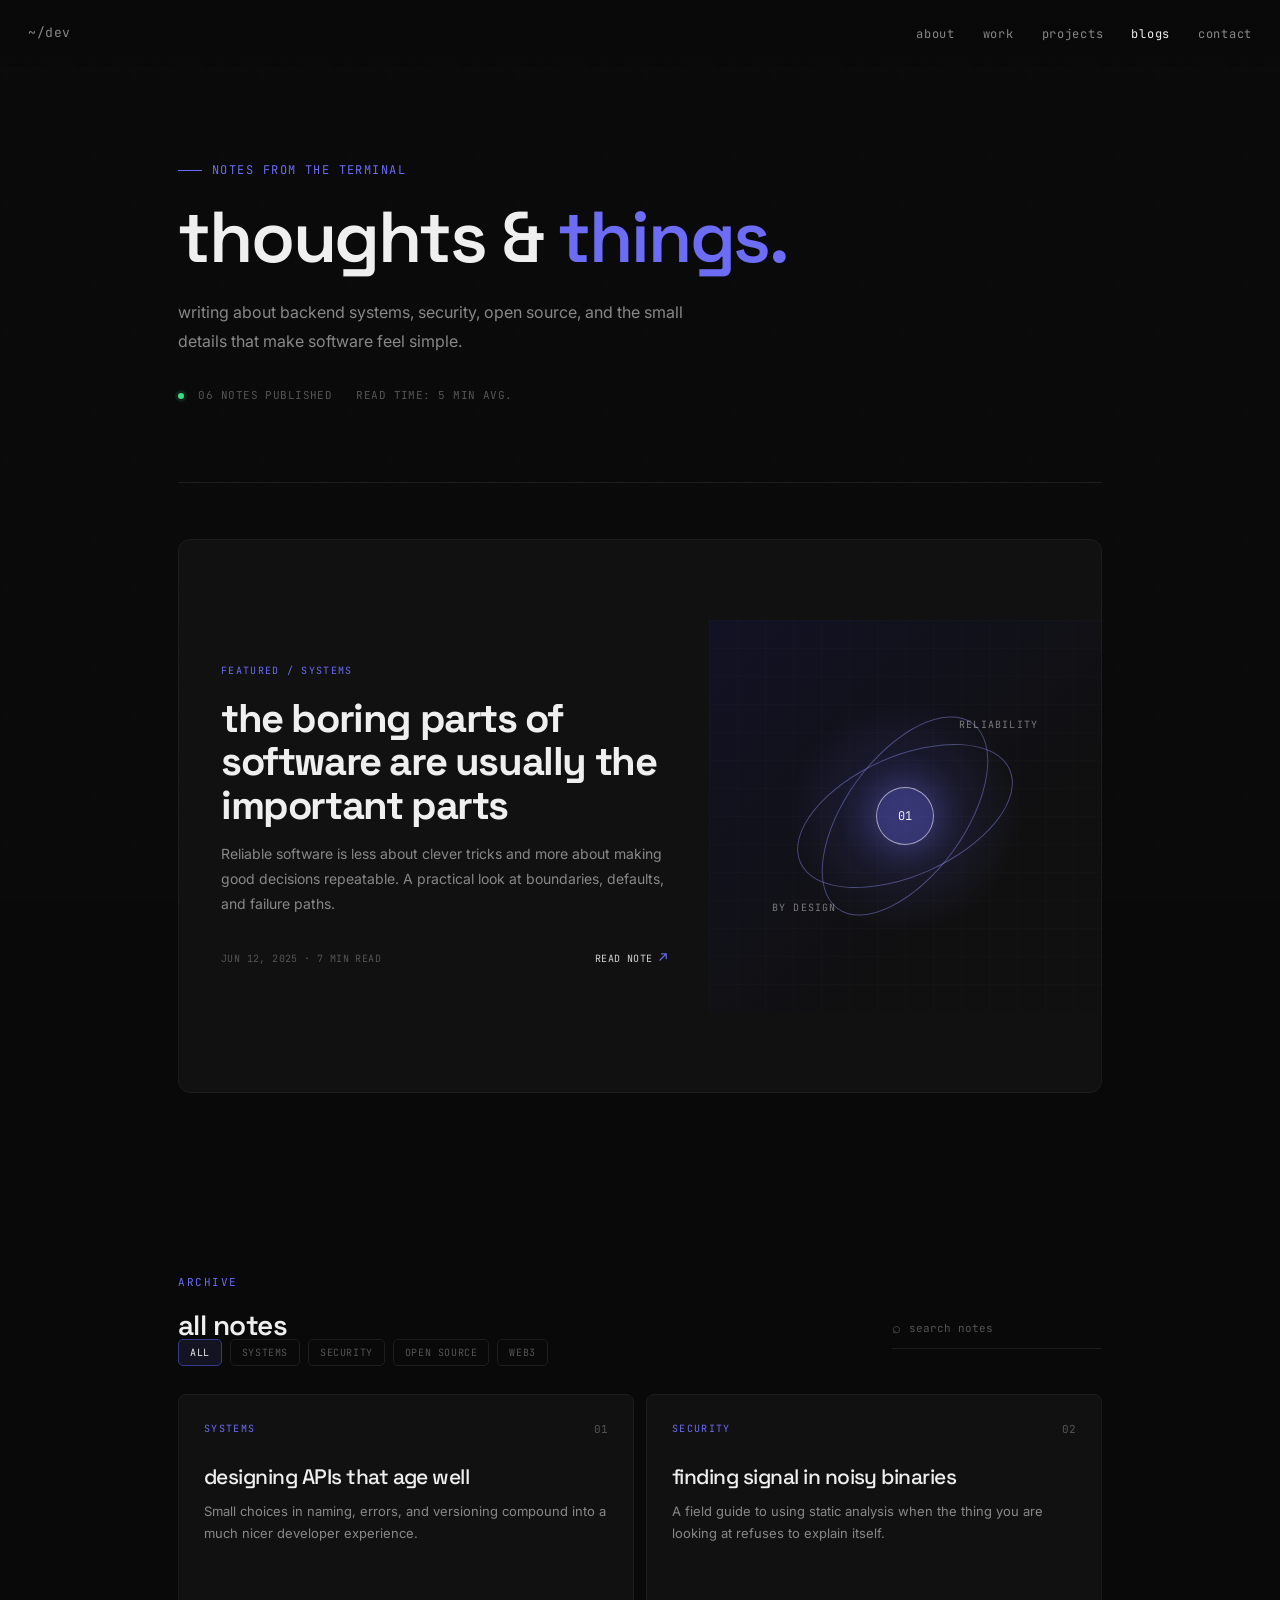
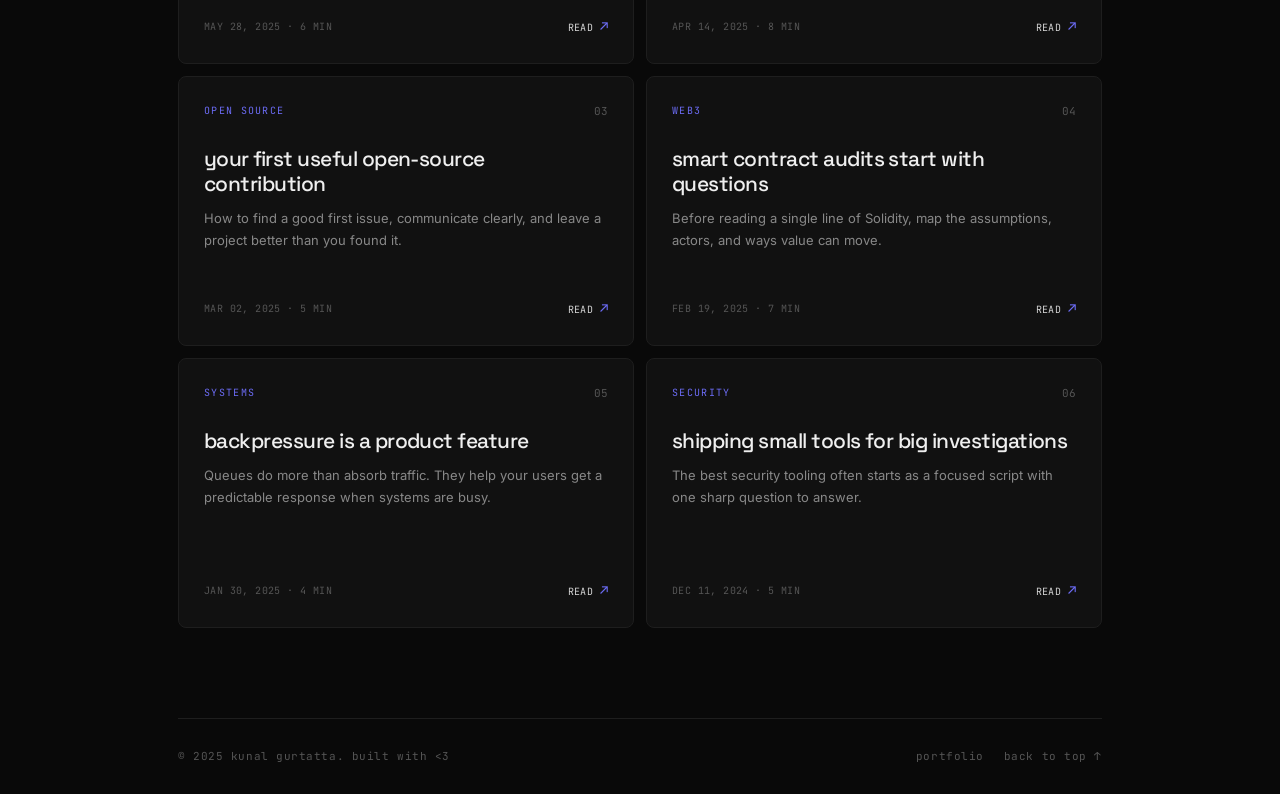
==== blogs.html @ a3e454d2 "Initial" ====
<!DOCTYPE html>
<html lang="en">
<head>
<meta charset="UTF-8" />
<meta name="viewport" content="width=device-width, initial-scale=1.0" />
<title>Blogs — Kunal Gurtatta</title>
<link rel="preconnect" href="https://fonts.googleapis.com" />
<link rel="preconnect" href="https://fonts.gstatic.com" crossorigin />
<link href="https://fonts.googleapis.com/css2?family=Space+Grotesk:wght@300;400;500;600;700&family=Inter:wght@300;400;500&family=JetBrains+Mono:wght@400;500&display=swap" rel="stylesheet" />
<link rel="stylesheet" href="style.css" />
</head>
<body id="top" class="blogs-page">

<nav>
  <a href="portfolio.html" class="nav-logo">~/dev</a>
  <ul class="nav-links">
    <li><a href="portfolio.html#about">about</a></li>
    <li><a href="portfolio.html#experience">work</a></li>
    <li><a href="portfolio.html#projects">projects</a></li>
    <li><a href="blogs.html" class="nav-active">blogs</a></li>
    <li><a href="portfolio.html#contact">contact</a></li>
  </ul>
</nav>

<main class="container blogs-container">
  <section class="blogs-hero">
    <div class="hero-eyebrow">notes from the terminal</div>
    <h1>thoughts &amp; <span>things.</span></h1>
    <p class="blogs-intro">
      writing about backend systems, security, open source, and the small details
      that make software feel simple.
    </p>
    <div class="blogs-meta">
      <span><i class="status-dot"></i> 06 notes published</span>
      <span>read time: 5 min avg.</span>
    </div>
  </section>

  <section class="featured-post reveal">
    <div class="featured-copy">
      <div class="post-kicker">featured / systems</div>
      <h2>the boring parts of software are usually the important parts</h2>
      <p>
        Reliable software is less about clever tricks and more about making good
        decisions repeatable. A practical look at boundaries, defaults, and failure paths.
      </p>
      <div class="post-footer">
        <span>jun 12, 2025 · 7 min read</span>
        <a href="blog/index.html?post=mock-blog.md" class="text-link">read note <span>↗</span></a>
      </div>
    </div>
    <div class="featured-art" aria-hidden="true">
      <div class="art-orbit orbit-one"></div>
      <div class="art-orbit orbit-two"></div>
      <div class="art-core">01</div>
      <div class="art-label art-label-top">reliability</div>
      <div class="art-label art-label-bottom">by design</div>
    </div>
  </section>

  <section class="blog-list-section">
    <div class="blog-toolbar">
      <div>
        <div class="section-label">archive</div>
        <div class="section-title">all notes</div>
      </div>
      <label class="blog-search">
        <span aria-hidden="true">⌕</span>
        <input type="search" id="blog-search" placeholder="search notes" aria-label="Search notes" />
      </label>
    </div>

    <div class="blog-filters" role="group" aria-label="Filter notes by category">
      <button class="filter-btn active" type="button" data-filter="all">all</button>
      <button class="filter-btn" type="button" data-filter="systems">systems</button>
      <button class="filter-btn" type="button" data-filter="security">security</button>
      <button class="filter-btn" type="button" data-filter="open-source">open source</button>
      <button class="filter-btn" type="button" data-filter="web3">web3</button>
    </div>

    <div class="blog-grid" id="blog-grid">
      <article class="blog-card reveal" data-category="systems" data-search="designing apis that age well backend systems api design">
        <div class="blog-card-top"><span class="post-kicker">systems</span><span class="post-number">01</span></div>
        <h3>designing APIs that age well</h3>
        <p>Small choices in naming, errors, and versioning compound into a much nicer developer experience.</p>
        <div class="post-footer"><span>may 28, 2025 · 6 min</span><a href="blog/index.html?post=mock-blog.md" class="text-link">read <span>↗</span></a></div>
      </article>

      <article class="blog-card reveal" data-category="security" data-search="security static analysis finding signal in noisy binaries reverse engineering">
        <div class="blog-card-top"><span class="post-kicker">security</span><span class="post-number">02</span></div>
        <h3>finding signal in noisy binaries</h3>
        <p>A field guide to using static analysis when the thing you are looking at refuses to explain itself.</p>
        <div class="post-footer"><span>apr 14, 2025 · 8 min</span><a href="#" class="text-link">read <span>↗</span></a></div>
      </article>

      <article class="blog-card reveal" data-category="open-source" data-search="open source contribution getting started maintainers pull requests">
        <div class="blog-card-top"><span class="post-kicker">open source</span><span class="post-number">03</span></div>
        <h3>your first useful open-source contribution</h3>
        <p>How to find a good first issue, communicate clearly, and leave a project better than you found it.</p>
        <div class="post-footer"><span>mar 02, 2025 · 5 min</span><a href="#" class="text-link">read <span>↗</span></a></div>
      </article>

      <article class="blog-card reveal" data-category="web3" data-search="web3 smart contract audit solidity threat modeling">
        <div class="blog-card-top"><span class="post-kicker">web3</span><span class="post-number">04</span></div>
        <h3>smart contract audits start with questions</h3>
        <p>Before reading a single line of Solidity, map the assumptions, actors, and ways value can move.</p>
        <div class="post-footer"><span>feb 19, 2025 · 7 min</span><a href="#" class="text-link">read <span>↗</span></a></div>
      </article>

      <article class="blog-card reveal" data-category="systems" data-search="distributed systems queues backpressure reliability">
        <div class="blog-card-top"><span class="post-kicker">systems</span><span class="post-number">05</span></div>
        <h3>backpressure is a product feature</h3>
        <p>Queues do more than absorb traffic. They help your users get a predictable response when systems are busy.</p>
        <div class="post-footer"><span>jan 30, 2025 · 4 min</span><a href="#" class="text-link">read <span>↗</span></a></div>
      </article>

      <article class="blog-card reveal" data-category="security" data-search="security honeypots detection engineering python tooling">
        <div class="blog-card-top"><span class="post-kicker">security</span><span class="post-number">06</span></div>
        <h3>shipping small tools for big investigations</h3>
        <p>The best security tooling often starts as a focused script with one sharp question to answer.</p>
        <div class="post-footer"><span>dec 11, 2024 · 5 min</span><a href="#" class="text-link">read <span>↗</span></a></div>
      </article>
    </div>
    <p class="empty-state" id="empty-state" hidden>no notes found — try another search.</p>
  </section>

  <footer>
    <span class="footer-copy">© 2025 kunal gurtatta. built with &lt;3</span>
    <div class="footer-links">
      <a href="portfolio.html">portfolio</a>
      <a href="#top">back to top ↑</a>
    </div>
  </footer>
</main>

<script src="script.js"></script>
<script>
  const filterButtons = document.querySelectorAll('.filter-btn');
  const blogCards = document.querySelectorAll('.blog-card');
  const searchInput = document.getElementById('blog-search');
  const emptyState = document.getElementById('empty-state');
  let selectedFilter = 'all';

  function filterPosts() {
    const query = searchInput.value.trim().toLowerCase();
    let visiblePosts = 0;

    blogCards.forEach((card) => {
      const matchesFilter = selectedFilter === 'all' || card.dataset.category === selectedFilter;
      const matchesSearch = !query || card.dataset.search.includes(query) || card.querySelector('h3').textContent.toLowerCase().includes(query);
      const visible = matchesFilter && matchesSearch;
      card.hidden = !visible;
      if (visible) visiblePosts += 1;
    });

    emptyState.hidden = visiblePosts > 0;
  }

  filterButtons.forEach((button) => {
    button.addEventListener('click', () => {
      selectedFilter = button.dataset.filter;
      filterButtons.forEach((item) => item.classList.toggle('active', item === button));
      filterPosts();
    });
  });

  searchInput.addEventListener('input', filterPosts);
</script>
</body>
</html>
---- style.css ----
:root {
--bg:        #090909;
--surface:   #111111;
--border:    #1e1e1e;
--muted:     #555;
--sub:       #888;
--text:      #d4d4d4;
--heading:   #efefef;
--accent:    #6c6cf5;
--accent-dim:#3a3a8a;
--green:     #3ddc84;
--mono:      'JetBrains Mono', monospace;
--sans:      'Inter', sans-serif;
--display:   'Space Grotesk', sans-serif;
}

*, *::before, *::after { box-sizing: border-box; margin: 0; padding: 0; }

html { scroll-behavior: smooth; }

body {
background: var(--bg);
color: var(--text);
font-family: var(--sans);
font-size: 15px;
line-height: 1.7;
-webkit-font-smoothing: antialiased;
overflow-x: hidden;
}

/* grain overlay */
body::before {
content: '';
position: fixed;
inset: 0;
z-index: 0;
pointer-events: none;
opacity: 0.025;
background-image: url("data:image/svg+xml,%3Csvg viewBox='0 0 256 256' xmlns='http://www.w3.org/2000/svg'%3E%3Cfilter id='noise'%3E%3CfeTurbulence type='fractalNoise' baseFrequency='0.9' numOctaves='4' stitchTiles='stitch'/%3E%3C/filter%3E%3Crect width='100%25' height='100%25' filter='url(%23noise)'/%3E%3C/svg%3E");
background-size: 128px;
}

/* ─── layout ─── */
.container {
position: relative;
z-index: 1;
max-width: 780px;
margin: 0 auto;
padding: 0 28px;
}

/* ─── nav ─── */
nav {
position: fixed;
top: 0; left: 0; right: 0;
z-index: 100;
padding: 20px 28px;
display: flex;
justify-content: space-between;
align-items: center;
background: linear-gradient(to bottom, rgba(9,9,9,0.95) 60%, transparent);
backdrop-filter: blur(4px);
}

.nav-logo {
font-family: var(--mono);
font-size: 13px;
color: var(--sub);
letter-spacing: 0.04em;
text-decoration: none;
transition: color .2s;
}
.nav-logo:hover { color: var(--heading); }

.nav-links {
display: flex;
gap: 28px;
list-style: none;
}
.nav-links a {
font-family: var(--mono);
font-size: 12px;
color: var(--sub);
text-decoration: none;
letter-spacing: 0.06em;
transition: color .2s;
}
.nav-links a:hover { color: var(--heading); }
.nav-links a.nav-active { color: var(--heading); }

/* ─── blogs ─── */
.blogs-container { max-width: 980px; }
.blogs-hero {
  padding: 160px 0 78px;
  border-bottom: 1px solid var(--border);
}
.blogs-hero h1 { max-width: 700px; margin-bottom: 22px; }
.blogs-hero h1 span { color: var(--accent); }
.blogs-intro {
  max-width: 520px;
  color: var(--sub);
  font-size: 16px;
  line-height: 1.8;
}
.blogs-meta {
  display: flex;
  gap: 24px;
  margin-top: 30px;
  color: var(--muted);
  font-family: var(--mono);
  font-size: 11px;
  letter-spacing: .04em;
  text-transform: uppercase;
}
.status-dot {
  display: inline-block;
  width: 6px;
  height: 6px;
  margin-right: 7px;
  border-radius: 50%;
  background: var(--green);
  box-shadow: 0 0 0 3px rgba(61,220,132,.1);
}
.featured-post {
  display: grid;
  grid-template-columns: 1.15fr .85fr;
  min-height: 330px;
  margin: 56px 0 100px;
  background: var(--surface);
  border: 1px solid var(--border);
  border-radius: 12px;
  overflow: hidden;
}
.featured-copy { padding: 42px; display: flex; flex-direction: column; }
.post-kicker {
  color: var(--accent);
  font-family: var(--mono);
  font-size: 10px;
  letter-spacing: .13em;
  text-transform: uppercase;
}
.featured-copy h2 {
  max-width: 500px;
  margin: 18px 0 14px;
  color: var(--heading);
  font-family: var(--display);
  font-size: clamp(26px, 4vw, 40px);
  line-height: 1.08;
  letter-spacing: -.035em;
}
.featured-copy p { max-width: 500px; color: var(--sub); font-size: 14px; line-height: 1.8; }
.post-footer {
  display: flex;
  justify-content: space-between;
  align-items: center;
  gap: 16px;
  margin-top: auto;
  padding-top: 30px;
  color: var(--muted);
  font-family: var(--mono);
  font-size: 10px;
  letter-spacing: .04em;
  text-transform: uppercase;
}
.text-link {
  color: var(--text);
  text-decoration: none;
  white-space: nowrap;
  transition: color .2s;
}
.text-link span { color: var(--accent); font-size: 14px; }
.text-link:hover { color: var(--accent); }
.featured-art {
  position: relative;
  min-height: 300px;
  background: radial-gradient(circle at center, rgba(108,108,245,.2), transparent 42%), linear-gradient(135deg, #121225, #101010 70%);
  overflow: hidden;
}
.featured-art::before {
  content: '';
  position: absolute;
  inset: 0;
  opacity: .4;
  background-image: linear-gradient(rgba(255,255,255,.04) 1px, transparent 1px), linear-gradient(90deg, rgba(255,255,255,.04) 1px, transparent 1px);
  background-size: 28px 28px;
}
.art-orbit { position: absolute; top: 50%; left: 50%; border: 1px solid rgba(151,151,255,.42); border-radius: 50%; transform: translate(-50%, -50%) rotate(-24deg); }
.orbit-one { width: 230px; height: 120px; }
.orbit-two { width: 120px; height: 230px; transform: translate(-50%, -50%) rotate(36deg); }
.art-core {
  position: absolute;
  top: 50%; left: 50%;
  display: grid; place-items: center;
  width: 58px; height: 58px;
  transform: translate(-50%, -50%);
  border: 1px solid rgba(255,255,255,.55);
  border-radius: 50%;
  color: var(--heading);
  font-family: var(--mono);
  font-size: 12px;
  background: rgba(108,108,245,.3);
  box-shadow: 0 0 38px rgba(108,108,245,.45);
}
.art-label { position: absolute; color: rgba(212,212,212,.55); font: 10px var(--mono); letter-spacing: .12em; text-transform: uppercase; }
.art-label-top { top: 25%; right: 16%; }
.art-label-bottom { bottom: 25%; left: 16%; }
.blog-list-section { padding-bottom: 90px; }
.blog-toolbar { display: flex; justify-content: space-between; align-items: end; gap: 24px; }
.blog-toolbar .section-title { margin-bottom: 0; }
.blog-search { display: flex; align-items: center; gap: 8px; width: 210px; padding: 8px 0; border-bottom: 1px solid var(--border); color: var(--muted); }
.blog-search:focus-within { border-color: var(--accent); color: var(--accent); }
.blog-search input { width: 100%; border: 0; outline: 0; background: transparent; color: var(--text); font: 11px var(--mono); }
.blog-search input::placeholder { color: var(--muted); }
.blog-filters { display: flex; flex-wrap: wrap; gap: 8px; margin: -10px 0 28px; }
.filter-btn { padding: 6px 11px; border: 1px solid var(--border); border-radius: 5px; background: transparent; color: var(--muted); cursor: pointer; font: 10px var(--mono); letter-spacing: .06em; text-transform: uppercase; transition: all .2s; }
.filter-btn:hover, .filter-btn.active { border-color: var(--accent-dim); color: var(--heading); background: rgba(108,108,245,.1); }
.blog-grid { display: grid; grid-template-columns: repeat(2, 1fr); gap: 12px; }
.blog-card { min-height: 270px; padding: 25px; display: flex; flex-direction: column; background: var(--surface); border: 1px solid var(--border); border-radius: 8px; transition: border-color .2s, transform .2s; }
.blog-card:hover { border-color: var(--muted); transform: translateY(-2px); }
.blog-card[hidden] { display: none; }
.blog-card-top { display: flex; justify-content: space-between; align-items: center; }
.post-number { color: var(--muted); font: 11px var(--mono); }
.blog-card h3 { margin: 28px 0 10px; color: var(--heading); font: 500 21px/1.18 var(--display); letter-spacing: -.025em; }
.blog-card p { color: var(--sub); font-size: 13px; line-height: 1.7; }
.blog-card .post-footer { padding-top: 24px; }
.empty-state { padding: 38px 0; color: var(--muted); font: 12px var(--mono); text-align: center; }
.blogs-page footer { margin-top: 0; }

/* ─── article ─── */
.article-page { background: #0b0b0a; }
.article-nav {
  position: fixed;
  top: 0; left: 0; right: 0;
  z-index: 100;
  height: 72px;
  padding: 0 max(28px, calc((100vw - 1110px) / 2));
  display: flex;
  align-items: center;
  justify-content: space-between;
  background: rgba(11,11,10,.88);
  border-bottom: 1px solid rgba(212,212,212,.08);
  backdrop-filter: blur(10px);
}
.article-back, .article-brand, .article-actions { min-width: 160px; }
.article-back { color: var(--sub); font: 11px var(--mono); letter-spacing: .12em; text-decoration: none; text-transform: uppercase; }
.article-back:hover, .article-brand:hover { color: var(--heading); }
.article-brand { color: var(--heading); font: 22px Georgia, serif; letter-spacing: -.04em; text-decoration: none; }
.article-brand em { color: var(--sub); font-size: 18px; }
.article-actions { display: flex; justify-content: end; gap: 8px; }
.icon-button { width: 30px; height: 30px; border: 0; background: transparent; color: var(--sub); cursor: pointer; font: 20px Georgia, serif; }
.icon-button:hover { color: var(--heading); }
.article-shell { max-width: 1110px; margin: 0 auto; padding: 150px 28px 100px; display: grid; grid-template-columns: 210px minmax(0, 780px); gap: 72px; }
.article-sidebar { padding-top: 32px; }
.sidebar-back { display: block; margin-bottom: 74px; font-size: 10px; }
.contents-label { margin-bottom: 28px; color: var(--muted); font: 10px var(--mono); letter-spacing: .22em; text-transform: uppercase; }
.contents-nav { display: flex; flex-direction: column; gap: 20px; }
.contents-nav a { color: #777169; font: italic 15px/1.45 Georgia, serif; text-decoration: none; transition: color .2s; }
.contents-nav a:hover, .contents-nav a.active { color: var(--heading); }
.article-header { padding-bottom: 50px; }
.article-meta { display: flex; justify-content: space-between; gap: 24px; color: #8b8277; font: 10px var(--mono); letter-spacing: .18em; text-transform: uppercase; }
.article-meta span:first-child { color: var(--accent); }
.article-header h1 { max-width: 820px; margin: 40px auto 20px; color: #eee9df; font: 400 clamp(44px, 6vw, 76px)/.98 Georgia, serif; letter-spacing: -.06em; text-align: center; }
.article-header h1 em { color: #c0ac94; font-style: italic; }
.article-dek { margin: 0 auto; color: #8b8277; font: italic 20px/1.45 Georgia, serif; text-align: center; }
.article-rule { width: 64px; height: 1px; margin: 38px auto 34px; background: var(--border); }
.listen-bar { display: grid; grid-template-columns: 46px 52px 1fr 78px; gap: 12px; align-items: center; color: #8b8277; font: 10px var(--mono); letter-spacing: .18em; text-transform: uppercase; }
.listen-button { width: 46px; height: 46px; display: grid; place-items: center; border: 1px solid var(--border); border-radius: 50%; background: transparent; color: #c0ac94; cursor: pointer; }
.listen-button:hover { border-color: var(--muted); color: var(--heading); }
.pause-icon { display: none; }
.is-playing .play-icon { display: none; }
.is-playing .pause-icon { display: block; }
.listen-track { height: 1px; background: var(--border); overflow: hidden; }
.listen-track span { display: block; width: 0; height: 100%; background: var(--accent); transition: width .35s linear; }
.listen-time { color: #70685f; font-size: 9px; letter-spacing: .06em; text-align: right; }
.article-prose { color: #d7d1c8; font: 18px/1.8 Georgia, serif; }
.article-prose p { margin: 0 0 34px; }
.article-prose .lead-paragraph { margin-bottom: 42px; }
.drop-cap { float: left; margin: 6px 10px 0 0; color: #eee9df; font: 96px/.68 Georgia, serif; }
.article-prose h2 { margin: 92px 0 24px; color: #eee9df; font: 400 36px/1.1 Georgia, serif; letter-spacing: -.04em; scroll-margin-top: 100px; }
.article-prose blockquote { margin: 64px 0; padding: 10px 0 10px 28px; border-left: 1px solid var(--accent); color: #b7a791; font: italic 27px/1.4 Georgia, serif; }
.equation-card { margin: 42px 0; padding: 24px 28px; border: 1px solid var(--border); background: rgba(255,255,255,.018); }
.equation-label, .equation-note { display: block; color: var(--muted); font: 10px var(--mono); letter-spacing: .14em; text-transform: uppercase; }
.equation-card code { display: block; margin: 18px 0 14px; color: #d9c7aa; font: 17px var(--mono); }
.equation-note { color: #81786d; font-size: 10px; letter-spacing: .03em; text-transform: none; }
.article-figure { margin: 64px 0 78px; }
.article-figure img { display: block; width: 100%; max-height: 430px; object-fit: cover; filter: saturate(.7) brightness(.72); }
.article-figure figcaption { margin-top: 12px; color: #7c746a; font: italic 13px Georgia, serif; }
.article-prose ul { margin: -10px 0 38px 24px; color: #bdb5aa; }
.article-prose li { padding-left: 8px; margin: 8px 0; }
.article-prose li::marker { color: var(--accent); }
.article-prose pre { margin: 40px 0; padding: 25px 28px; overflow-x: auto; border: 1px solid var(--border); background: #10100f; }
.article-prose pre code { color: #bfb5a7; font: 13px/1.75 var(--mono); }
.article-finish { margin: 70px 0 20px !important; color: #9a8c79; font-style: italic; text-align: center; }
.article-footer { margin-top: 90px; padding: 42px 0 0; border-top: 1px solid var(--border); text-align: center; }
.article-tags { display: flex; justify-content: center; flex-wrap: wrap; gap: 22px; color: #857c71; font: 10px var(--mono); letter-spacing: .18em; text-transform: uppercase; }
.article-next-label { margin-top: 92px; color: var(--muted); font: 10px var(--mono); letter-spacing: .22em; text-transform: uppercase; }
.article-next { display: block; margin-top: 20px; color: #b4a99a; font: italic 24px Georgia, serif; text-decoration: none; }
.article-next:hover { color: var(--heading); }

/* ─── hero ─── */
#hero {
padding: 160px 0 100px;
min-height: 100vh;
display: flex;
flex-direction: column;
justify-content: center;
}

.hero-eyebrow {
font-family: var(--mono);
font-size: 12px;
color: var(--accent);
letter-spacing: 0.12em;
text-transform: uppercase;
margin-bottom: 20px;
display: flex;
align-items: center;
gap: 10px;
}
.hero-eyebrow::before {
content: '';
display: inline-block;
width: 24px; height: 1px;
background: var(--accent);
}

h1 {
font-family: var(--display);
font-size: clamp(44px, 8vw, 72px);
font-weight: 600;
color: var(--heading);
letter-spacing: -0.03em;
line-height: 1.05;
margin-bottom: 12px;
}

.hero-role {
font-family: var(--display);
font-size: clamp(18px, 3vw, 24px);
font-weight: 300;
color: var(--sub);
letter-spacing: -0.01em;
margin-bottom: 36px;
height: 1.6em;
overflow: hidden;
}

#typed-text {
color: var(--text);
border-right: 2px solid var(--accent);
padding-right: 3px;
animation: blink 0.9s step-end infinite;
}
@keyframes blink { 50% { border-color: transparent; } }

.hero-bio {
max-width: 520px;
color: var(--sub);
font-size: 15px;
line-height: 1.8;
margin-bottom: 44px;
}
.hero-bio strong { color: var(--text); font-weight: 500; }

.hero-links {
display: flex;
gap: 12px;
flex-wrap: wrap;
}

.btn {
display: inline-flex;
align-items: center;
gap: 7px;
padding: 9px 20px;
font-family: var(--mono);
font-size: 12px;
letter-spacing: 0.05em;
text-decoration: none;
border-radius: 6px;
transition: all .2s;
cursor: pointer;
border: 1px solid transparent;
}
.btn-primary {
background: var(--accent);
color: #fff;
border-color: var(--accent);
}
.btn-primary:hover { background: #5a5ae0; transform: translateY(-1px); }

.btn-ghost {
background: transparent;
color: var(--sub);
border-color: var(--border);
}
.btn-ghost:hover { color: var(--heading); border-color: var(--muted); }

.social-row {
display: flex;
gap: 20px;
margin-top: 20px;
align-items: center;
}
.social-row a {
color: var(--muted);
text-decoration: none;
font-size: 13px;
font-family: var(--mono);
transition: color .2s;
display: flex;
align-items: center;
gap: 6px;
}
.social-row a:hover { color: var(--heading); }

/* ─── section ─── */
section { padding: 80px 0; }

.section-label {
font-family: var(--mono);
font-size: 11px;
letter-spacing: 0.14em;
text-transform: uppercase;
color: var(--accent);
margin-bottom: 10px;
}

.section-title {
font-family: var(--display);
font-size: 28px;
font-weight: 600;
color: var(--heading);
letter-spacing: -0.02em;
margin-bottom: 40px;
}

.divider {
width: 100%;
height: 1px;
background: var(--border);
margin-bottom: 64px;
}

/* ─── about ─── */
.about-grid {
display: grid;
grid-template-columns: 1fr 1fr;
gap: 48px;
align-items: start;
}
.about-text p { color: var(--sub); margin-bottom: 14px; line-height: 1.85; }
.about-text p strong { color: var(--text); font-weight: 500; }

.about-stats {
display: flex;
flex-direction: column;
gap: 24px;
}
.stat {
padding: 20px;
background: var(--surface);
border: 1px solid var(--border);
border-radius: 8px;
}
.stat-num {
font-family: var(--display);
font-size: 36px;
font-weight: 700;
color: var(--heading);
letter-spacing: -0.03em;
line-height: 1;
}
.stat-num span { color: var(--accent); }
.stat-label {
font-family: var(--mono);
font-size: 11px;
color: var(--muted);
letter-spacing: 0.08em;
text-transform: uppercase;
margin-top: 4px;
}

/* ─── skills ─── */
.skills-grid {
display: grid;
grid-template-columns: repeat(auto-fill, minmax(220px, 1fr));
gap: 12px;
}

.skill-category {
padding: 20px;
background: var(--surface);
border: 1px solid var(--border);
border-radius: 8px;
transition: border-color .2s;
}
.skill-category:hover { border-color: var(--muted); }

.skill-cat-name {
font-family: var(--mono);
font-size: 11px;
letter-spacing: 0.1em;
text-transform: uppercase;
color: var(--accent);
margin-bottom: 12px;
}

.skill-tags {
display: flex;
flex-wrap: wrap;
gap: 6px;
}
.tag {
font-family: var(--mono);
font-size: 11px;
padding: 3px 9px;
background: var(--border);
color: var(--sub);
border-radius: 4px;
letter-spacing: 0.03em;
}

/* ─── experience ─── */
.timeline { display: flex; flex-direction: column; gap: 0; }

.exp-item {
display: grid;
grid-template-columns: 160px 1fr;
gap: 24px;
padding: 28px 0;
border-bottom: 1px solid var(--border);
position: relative;
}
.exp-item:last-child { border-bottom: none; }

.exp-date {
font-family: var(--mono);
font-size: 11px;
color: var(--muted);
letter-spacing: 0.05em;
padding-top: 4px;
}
.exp-current {
display: inline-block;
margin-top: 6px;
background: rgba(108,108,245,0.15);
color: var(--accent);
font-size: 10px;
letter-spacing: 0.08em;
padding: 2px 7px;
border-radius: 4px;
border: 1px solid rgba(108,108,245,0.3);
}

.exp-content {}
.exp-title {
font-family: var(--display);
font-size: 16px;
font-weight: 500;
color: var(--heading);
margin-bottom: 2px;
}
.exp-company {
font-family: var(--mono);
font-size: 12px;
color: var(--accent);
margin-bottom: 10px;
letter-spacing: 0.04em;
}
.exp-desc {
font-size: 14px;
color: var(--sub);
line-height: 1.75;
}
.exp-tech {
display: flex;
flex-wrap: wrap;
gap: 6px;
margin-top: 12px;
}

/* ─── projects ─── */
.projects-grid {
display: grid;
grid-template-columns: 1fr 1fr;
gap: 12px;
}

.project-card {
background: var(--surface);
border: 1px solid var(--border);
border-radius: 8px;
padding: 24px;
text-decoration: none;
display: flex;
flex-direction: column;
gap: 12px;
transition: all .22s;
position: relative;
overflow: hidden;
}
.project-card::after {
content: '';
position: absolute;
inset: 0;
background: radial-gradient(ellipse at top left, rgba(108,108,245,0.06), transparent 60%);
opacity: 0;
transition: opacity .3s;
}
.project-card:hover {
border-color: var(--muted);
transform: translateY(-2px);
}
.project-card:hover::after { opacity: 1; }

.project-top {
display: flex;
justify-content: space-between;
align-items: flex-start;
}
.project-icon {
font-size: 20px;
line-height: 1;
}
.project-arrow {
color: var(--muted);
font-size: 16px;
transition: color .2s, transform .2s;
}
.project-card:hover .project-arrow {
color: var(--accent);
transform: translate(2px, -2px);
}

.project-name {
font-family: var(--display);
font-size: 16px;
font-weight: 600;
color: var(--heading);
}
.project-desc {
font-size: 13px;
color: var(--sub);
line-height: 1.65;
flex: 1;
}
.project-tags {
display: flex;
flex-wrap: wrap;
gap: 5px;
margin-top: auto;
}

/* ─── contact ─── */
#contact { padding-bottom: 120px; }

.contact-box {
background: var(--surface);
border: 1px solid var(--border);
border-radius: 12px;
padding: 48px;
text-align: center;
position: relative;
overflow: hidden;
}
.contact-box::before {
content: '';
position: absolute;
top: -40px; left: 50%;
transform: translateX(-50%);
width: 300px; height: 200px;
background: radial-gradient(ellipse, rgba(108,108,245,0.12), transparent 70%);
pointer-events: none;
}

.contact-heading {
font-family: var(--display);
font-size: 36px;
font-weight: 600;
color: var(--heading);
letter-spacing: -0.02em;
margin-bottom: 12px;
}
.contact-sub {
color: var(--sub);
font-size: 14px;
margin-bottom: 32px;
max-width: 360px;
margin-left: auto;
margin-right: auto;
}

.contact-links {
display: flex;
gap: 12px;
justify-content: center;
flex-wrap: wrap;
}

/* ─── footer ─── */
footer {
border-top: 1px solid var(--border);
padding: 28px 0;
display: flex;
justify-content: space-between;
align-items: center;
}
.footer-copy {
font-family: var(--mono);
font-size: 11px;
color: var(--muted);
letter-spacing: 0.05em;
}
.footer-links {
display: flex;
gap: 20px;
}
.footer-links a {
font-family: var(--mono);
font-size: 11px;
color: var(--muted);
text-decoration: none;
letter-spacing: 0.05em;
transition: color .2s;
}
.footer-links a:hover { color: var(--heading); }

/* ─── scroll reveal ─── */
.reveal {
opacity: 0;
transform: translateY(18px);
transition: opacity 0.55s ease, transform 0.55s ease;
}
.reveal.visible {
opacity: 1;
transform: none;
}

/* ─── responsive ─── */
@media (max-width: 640px) {
.about-grid { grid-template-columns: 1fr; }
.projects-grid { grid-template-columns: 1fr; }
.exp-item { grid-template-columns: 1fr; gap: 6px; }
.contact-box { padding: 32px 24px; }
nav { padding: 16px 20px; }
.nav-links { gap: 16px; }
footer { flex-direction: column; gap: 12px; text-align: center; }
.container { padding: 0 20px; }
.blogs-hero { padding-top: 132px; padding-bottom: 58px; }
.blogs-meta { flex-direction: column; gap: 8px; }
.featured-post { grid-template-columns: 1fr; margin: 38px 0 72px; }
.featured-copy { padding: 28px 24px; min-height: 320px; }
.featured-art { min-height: 240px; }
.blog-toolbar { align-items: start; flex-direction: column; }
.blog-search { width: 100%; }
.blog-grid { grid-template-columns: 1fr; }
.article-nav { padding: 0 20px; }
.article-back, .article-brand, .article-actions { min-width: auto; }
.article-back span { display: none; }
.article-brand { font-size: 19px; }
.article-shell { display: block; padding: 116px 20px 72px; }
.article-sidebar { display: none; }
.article-meta { align-items: flex-start; flex-direction: column; gap: 10px; }
.article-header h1 { margin-top: 32px; font-size: clamp(40px, 13vw, 58px); }
.article-dek { font-size: 17px; }
.listen-bar { grid-template-columns: 46px 48px 1fr; gap: 9px; }
.listen-time { display: none; }
.article-prose { font-size: 17px; line-height: 1.75; }
.article-prose h2 { margin-top: 70px; font-size: 31px; }
.article-prose blockquote { margin: 48px 0; padding-left: 20px; font-size: 23px; }
.article-figure { margin: 50px 0 62px; }
.article-prose pre { padding: 20px; }
.article-next { font-size: 20px; }
}

@media (prefers-reduced-motion: reduce) {
.reveal { opacity: 1; transform: none; }
#typed-text { border-right: none; animation: none; }
}

/* ─── article theme correction ─── */
.article-page {
  background: var(--bg);
  color: var(--text);
}
.article-nav {
  height: auto;
  padding: 20px 28px;
  background: linear-gradient(to bottom, rgba(9,9,9,.96) 60%, transparent);
  border: 0;
  backdrop-filter: blur(4px);
}
.article-nav .nav-links { list-style: none; }
.article-nav .nav-logo,
.article-nav .nav-links a { font-family: var(--mono); }
.article-shell {
  max-width: 980px;
  padding: 148px 28px 110px;
  grid-template-columns: 175px minmax(0, 1fr);
  gap: 64px;
}
.article-sidebar {
  position: sticky;
  top: 104px;
  align-self: start;
  padding-top: 2px;
}
.sidebar-back { margin-bottom: 48px; color: var(--muted); }
.sidebar-back:hover { color: var(--heading); }
.contents-label {
  margin-bottom: 18px;
  color: var(--accent);
  letter-spacing: .14em;
}
.contents-nav { gap: 14px; }
.contents-nav a {
  color: var(--muted);
  font: 11px/1.55 var(--mono);
  letter-spacing: .02em;
  font-style: normal;
}
.contents-nav a:hover,
.contents-nav a.active { color: var(--heading); }
.article-content { min-width: 0; }
.article-header { padding-bottom: 48px; }
.article-meta {
  color: var(--muted);
  font: 10px var(--mono);
  letter-spacing: .1em;
}
.article-meta span:first-child { color: var(--accent); }
.article-header h1 {
  max-width: 700px;
  margin: 34px 0 16px;
  color: var(--heading);
  font: 600 clamp(40px, 6vw, 64px)/1.04 var(--display);
  letter-spacing: -.045em;
  text-align: left;
}
.article-header h1 em {
  color: var(--accent);
  font-style: normal;
}
.article-dek {
  margin: 0;
  color: var(--sub);
  font: 16px/1.7 var(--sans);
  text-align: left;
}
.article-rule { margin: 30px 0 26px; background: var(--border); }
.listen-bar {
  color: var(--sub);
  font-family: var(--mono);
  letter-spacing: .08em;
}
.listen-button {
  color: var(--accent);
  border-color: var(--border);
}
.listen-button:hover { border-color: var(--accent-dim); color: var(--heading); }
.listen-time { color: var(--muted); }
.article-prose {
  color: var(--sub);
  font: 15px/1.85 var(--sans);
}
.article-prose p { margin-bottom: 24px; }
.article-prose .lead-paragraph { color: var(--text); margin-bottom: 32px; }
.drop-cap {
  margin: 4px 9px 0 0;
  color: var(--accent);
  font: 700 70px/.68 var(--display);
}
.article-prose h2 {
  margin: 68px 0 20px;
  color: var(--heading);
  font: 600 26px/1.2 var(--display);
  letter-spacing: -.025em;
}
.article-prose blockquote {
  margin: 46px 0;
  padding: 6px 0 6px 22px;
  border-left: 2px solid var(--accent);
  color: var(--text);
  font: 500 20px/1.55 var(--display);
}
.equation-card {
  margin: 34px 0;
  padding: 20px 22px;
  border-color: var(--border);
  background: var(--surface);
}
.equation-label,
.equation-note { color: var(--muted); }
.equation-card code { color: var(--accent); font: 14px var(--mono); }
.equation-note { letter-spacing: .02em; }
.article-figure { margin: 48px 0 64px; }
.article-figure img {
  max-height: 390px;
  border: 1px solid var(--border);
  filter: saturate(.65) brightness(.7);
}
.article-figure figcaption { color: var(--muted); font: 11px var(--mono); }
.article-prose ul { color: var(--sub); }
.article-prose pre {
  margin: 34px 0;
  border-color: var(--border);
  background: var(--surface);
}
.article-prose pre code { color: var(--text); }
.article-finish { color: var(--accent); }
.article-footer { margin-top: 72px; padding-top: 30px; }
.article-tags { gap: 10px; color: var(--muted); }
.article-tags span {
  padding: 4px 9px;
  border: 1px solid var(--border);
  border-radius: 4px;
  color: var(--sub);
  letter-spacing: .06em;
}
.article-next-label { margin-top: 62px; color: var(--accent); }
.article-next { color: var(--heading); font: 500 22px var(--display); }
.article-next:hover { color: var(--accent); }
.article-site-footer {
  margin: 0;
  padding: 0;
  border-top: 1px solid var(--border);
}
.article-site-footer-inner {
  max-width: 980px;
  margin: 0 auto;
  padding: 28px;
  display: flex;
  justify-content: space-between;
  align-items: center;
}
.article-page nav.contents-nav {
  position: static;
  inset: auto;
  z-index: auto;
  padding: 0;
  display: flex;
  justify-content: initial;
  align-items: initial;
  background: transparent;
  border: 0;
  backdrop-filter: none;
}

@media (max-width: 640px) {
  .article-nav { padding: 16px 20px; }
  .article-nav .nav-links { gap: 10px; }
  .article-nav .nav-links a { font-size: 10px; }
  .article-shell { padding: 116px 20px 72px; }
  .article-sidebar {
    position: static;
    display: block;
    margin-bottom: 50px;
    padding: 20px;
    border: 1px solid var(--border);
    background: var(--surface);
  }
  .sidebar-back { margin-bottom: 26px; }
  .article-page nav.contents-nav { display: grid; grid-template-columns: 1fr 1fr; gap: 12px 18px; }
  .article-meta { align-items: flex-start; flex-direction: column; gap: 8px; }
  .article-header h1 { margin-top: 28px; font-size: clamp(38px, 12vw, 56px); }
  .article-dek { font-size: 15px; }
  .article-prose { font-size: 15px; }
  .article-prose h2 { margin-top: 58px; font-size: 24px; }
  .article-prose blockquote { font-size: 18px; }
  .article-site-footer-inner { flex-direction: column; gap: 12px; text-align: center; }
}

/* ─── github activity ─── */
.activity-heading {
  display: flex;
  justify-content: space-between;
  align-items: end;
  gap: 24px;
}
.activity-heading .section-title { margin-bottom: 0; }
.activity-profile {
  padding-bottom: 6px;
  color: var(--sub);
  font: 11px var(--mono);
  letter-spacing: .04em;
  text-decoration: none;
}
.activity-profile:hover { color: var(--accent); }
.github-chart-card {
  display: block;
  margin-top: 28px;
  padding: 24px;
  overflow-x: auto;
  background: var(--surface);
  border: 1px solid var(--border);
  border-radius: 8px;
  transition: border-color .2s;
}
.github-chart-card:hover { border-color: var(--muted); }
.github-chart-card img {
  display: block;
  width: 100%;
  min-width: 650px;
  height: auto;
}
.markdown-article-page .article-prose a { color: var(--accent); }
.markdown-article-page .article-prose img {
  display: block;
  max-width: 100%;
  margin: 28px 0;
  border: 1px solid var(--border);
  border-radius: 6px;
}
.markdown-article-page .article-prose code {
  padding: 2px 5px;
  background: var(--surface);
  color: var(--accent);
  font: 12px var(--mono);
}
.markdown-article-page .article-prose pre code {
  padding: 0;
  background: transparent;
  color: var(--text);
}
.contents-empty { color: var(--muted); font: 11px var(--mono); }

@media (max-width: 640px) {
  .activity-heading { align-items: start; flex-direction: column; gap: 6px; }
  .activity-profile { padding-bottom: 0; }
  .github-chart-card { margin-top: 22px; padding: 16px; }
}
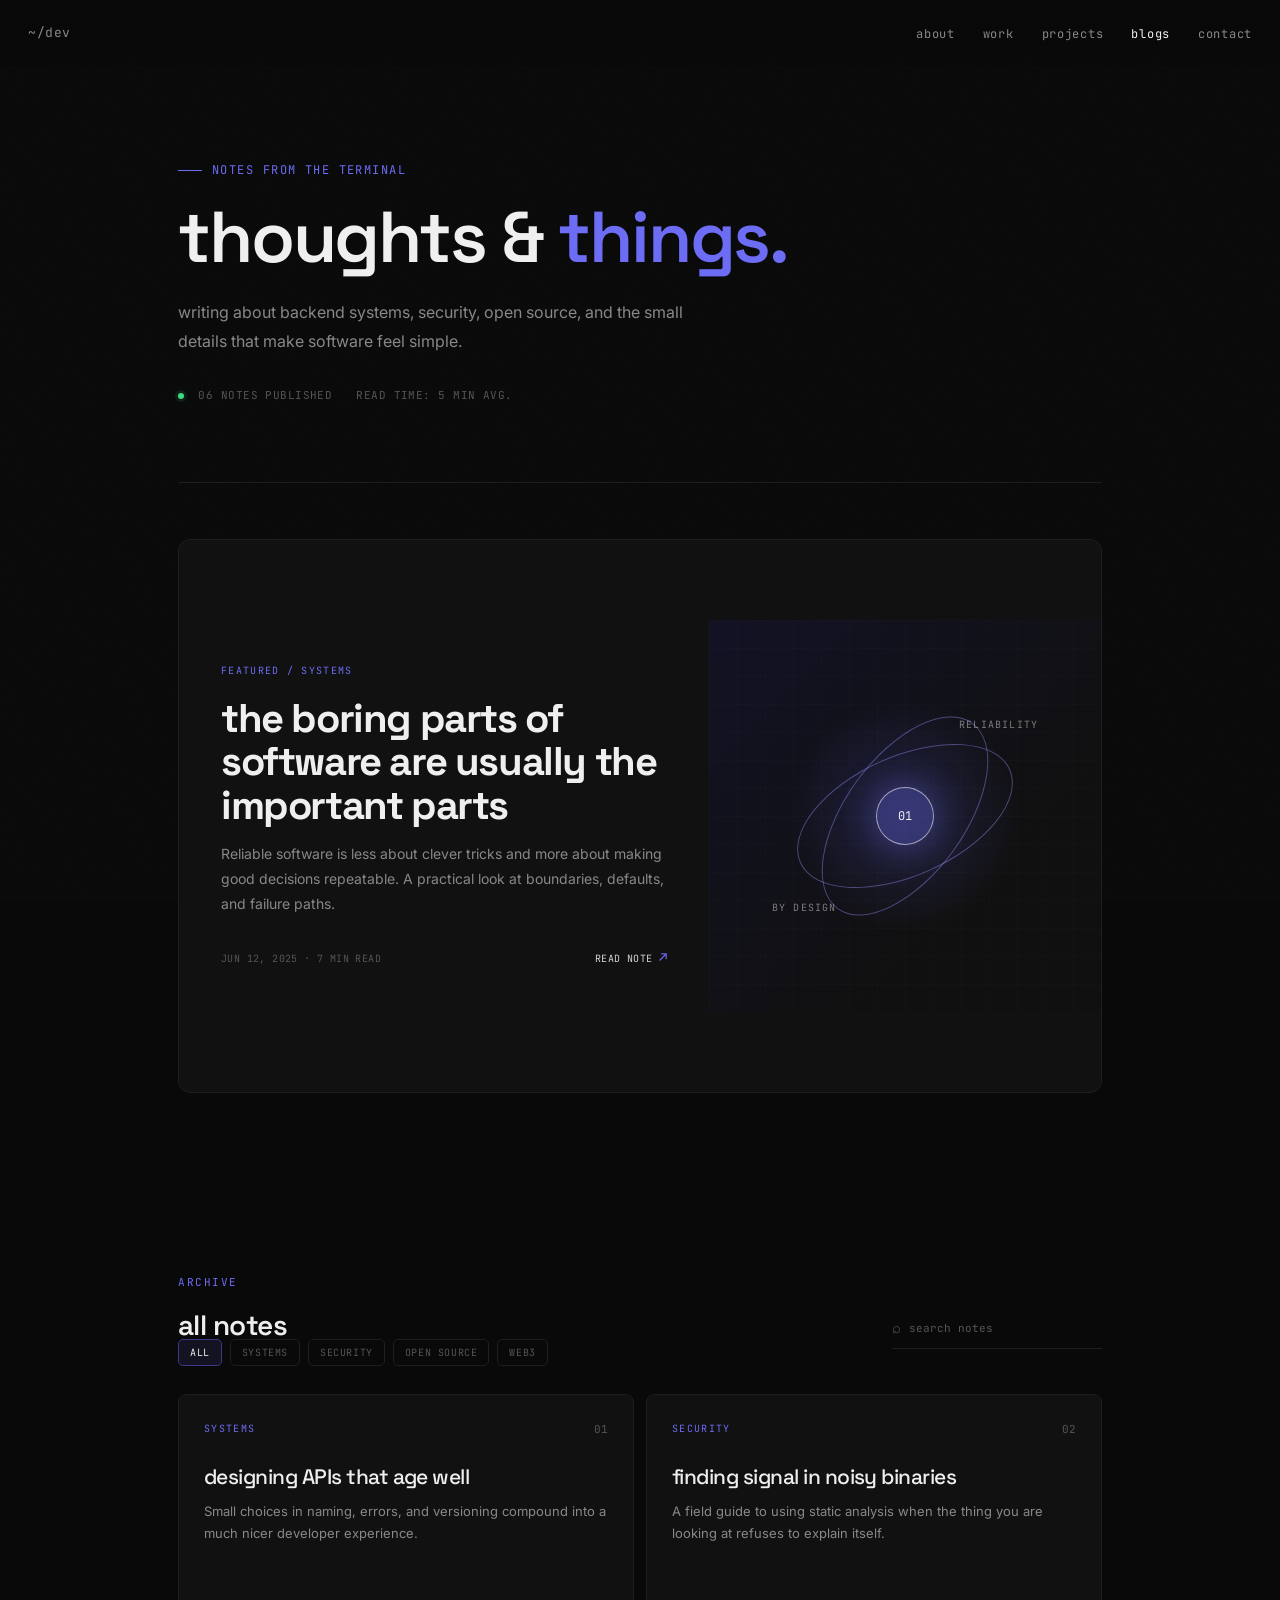
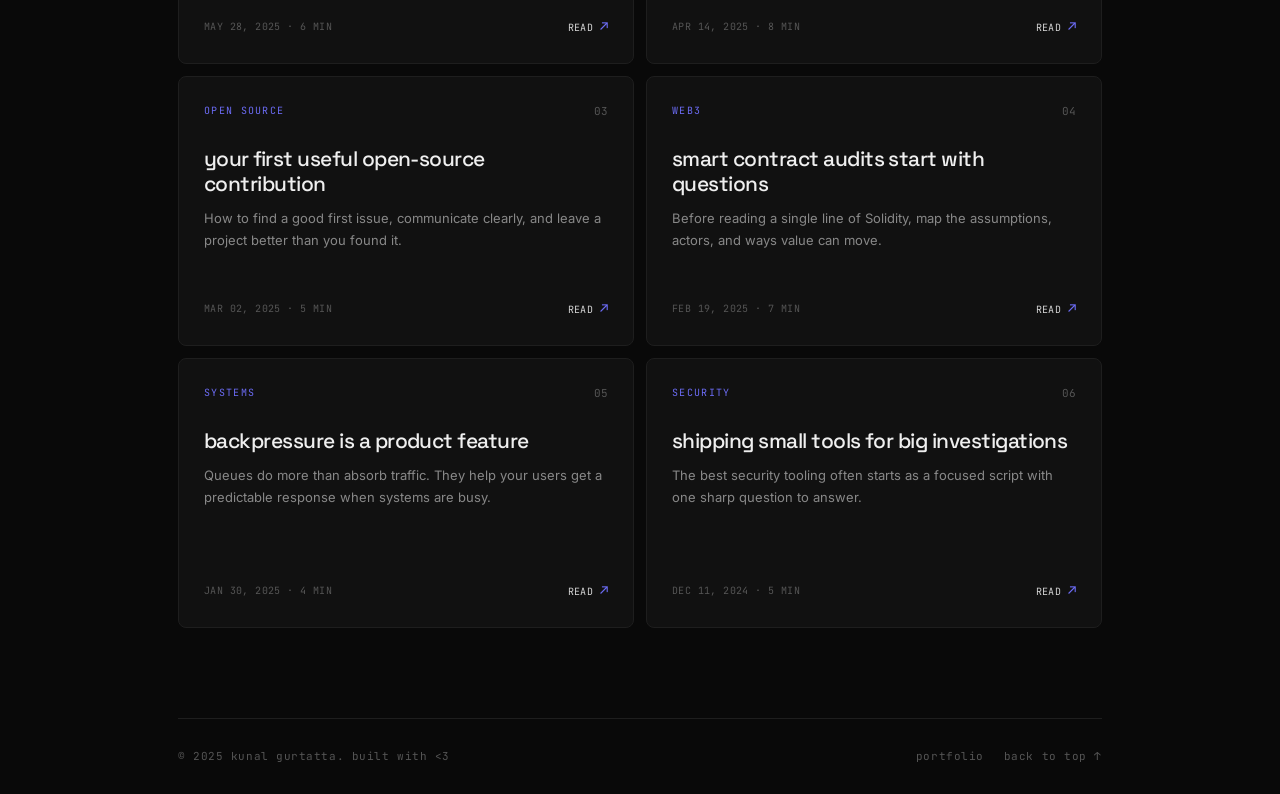
==== commit f323748c: "fix blogs" ====
--- a/blogs.html
+++ b/blogs.html
@@ -12,13 +12,13 @@
 <body id="top" class="blogs-page">
 
 <nav>
-  <a href="portfolio.html" class="nav-logo">~/dev</a>
+  <a href="index.html" class="nav-logo">~/dev</a>
   <ul class="nav-links">
-    <li><a href="portfolio.html#about">about</a></li>
-    <li><a href="portfolio.html#experience">work</a></li>
-    <li><a href="portfolio.html#projects">projects</a></li>
+    <li><a href="index.html#about">about</a></li>
+    <li><a href="index.html#experience">work</a></li>
+    <li><a href="index.html#projects">projects</a></li>
     <li><a href="blogs.html" class="nav-active">blogs</a></li>
-    <li><a href="portfolio.html#contact">contact</a></li>
+    <li><a href="index.html#contact">contact</a></li>
   </ul>
 </nav>
 
@@ -127,7 +127,7 @@
   <footer>
     <span class="footer-copy">© 2025 kunal gurtatta. built with &lt;3</span>
     <div class="footer-links">
-      <a href="portfolio.html">portfolio</a>
+      <a href="index.html">portfolio</a>
       <a href="#top">back to top ↑</a>
     </div>
   </footer>
